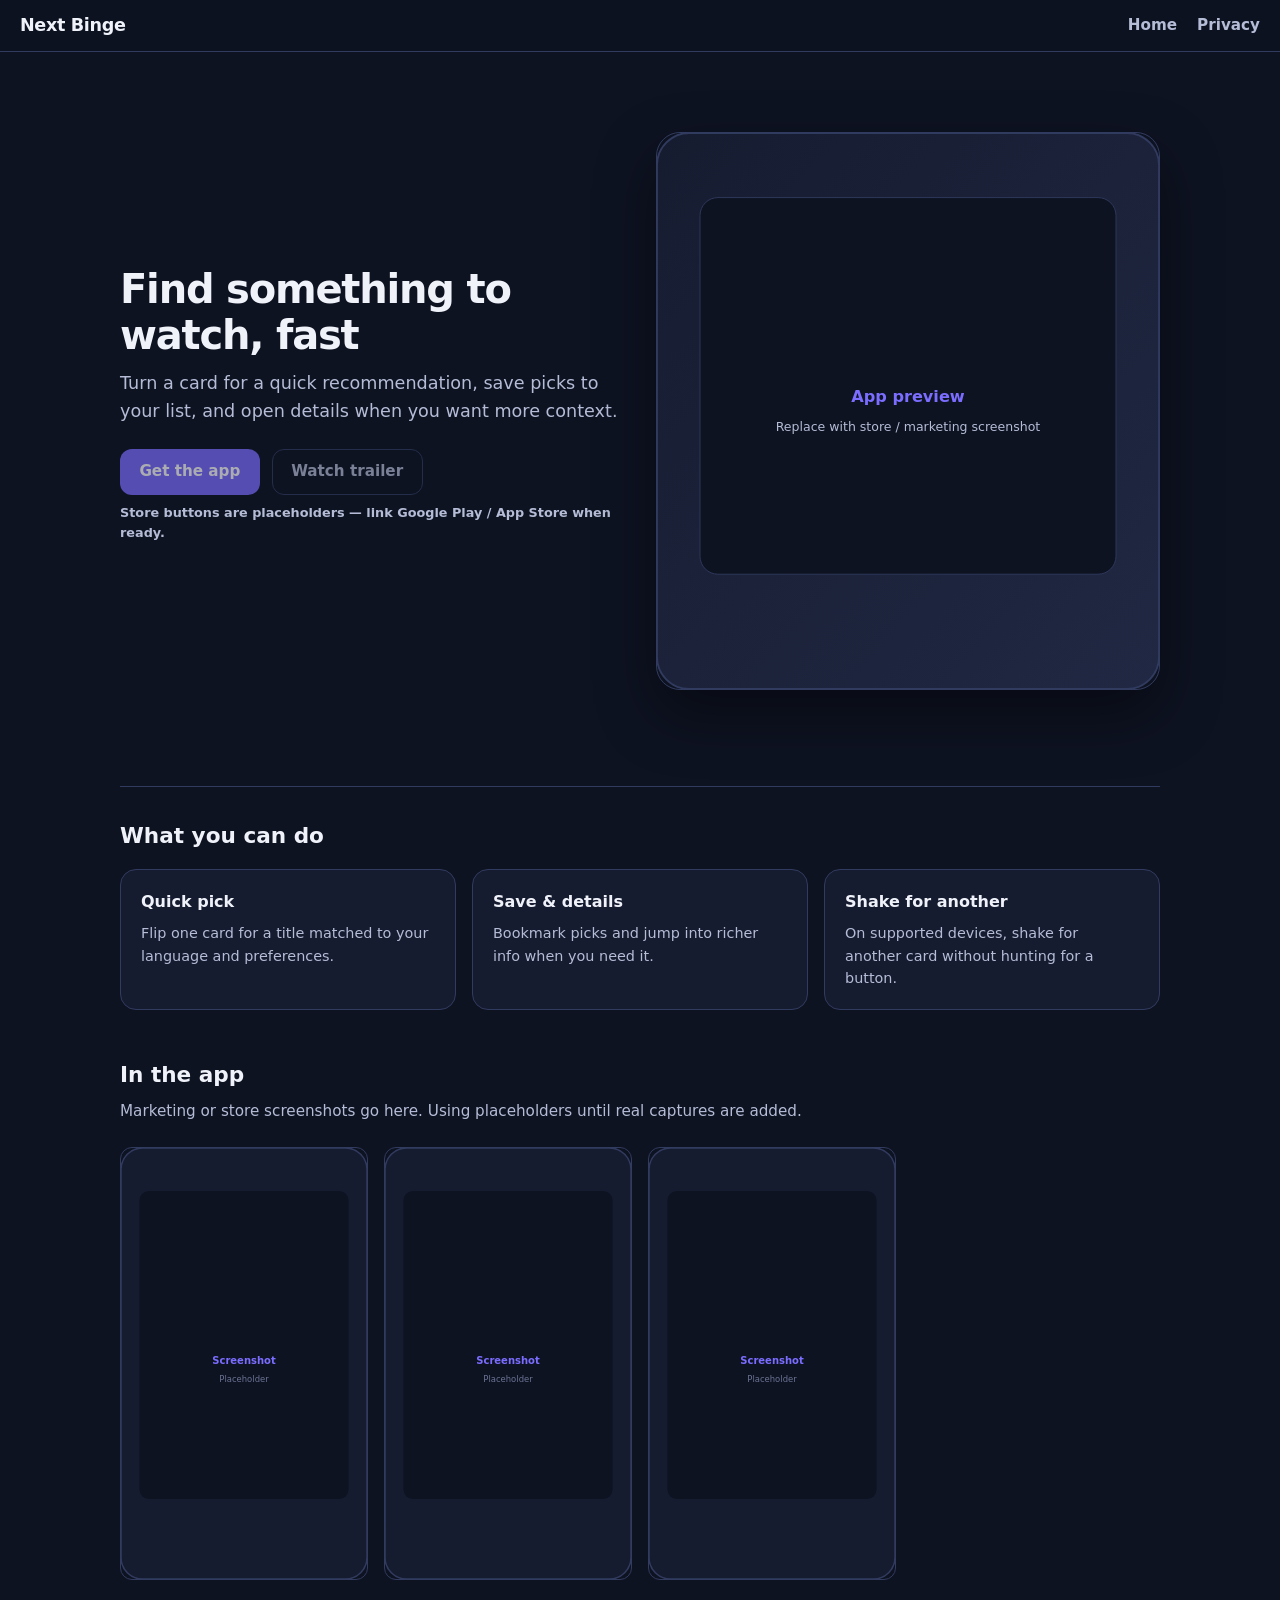
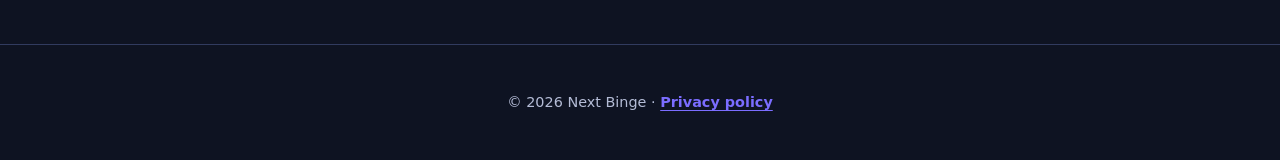
==== index.html @ 913ea035 "Added static site" ====
<!DOCTYPE html>
<html lang="en">
  <head>
    <meta charset="utf-8" />
    <meta name="viewport" content="width=device-width, initial-scale=1" />
    <meta name="description" content="Next Binge — quick picks for what to watch next." />
    <title>Next Binge</title>
    <link rel="stylesheet" href="css/styles.css" />
    <link rel="icon" href="images/favicon.svg" type="image/svg+xml" />
  </head>
  <body>
    <header class="site-header">
      <a class="brand" href="index.html">Next Binge</a>
      <nav class="nav" aria-label="Primary">
        <a href="index.html">Home</a>
        <a href="privacy/index.html">Privacy</a>
      </nav>
    </header>

    <main>
      <div class="wrap">
        <section class="hero" aria-labelledby="hero-title">
          <div>
            <h1 id="hero-title">Find something to watch, fast</h1>
            <p class="lead">
              Turn a card for a quick recommendation, save picks to your list, and open details when you want more context.
            </p>
            <div class="cta-row">
              <span class="btn btn-primary" title="Add store links when available">Get the app</span>
              <span class="btn btn-secondary" title="Add store links when available">Watch trailer</span>
            </div>
            <p class="btn-note">Store buttons are placeholders — link Google Play / App Store when ready.</p>
          </div>
          <div class="mockup">
            <img
              src="images/placeholder-app-hero.svg"
              width="560"
              height="620"
              alt="Placeholder for Next Binge app screenshot"
            />
          </div>
        </section>

        <section class="features" aria-labelledby="feat-title">
          <h2 id="feat-title">What you can do</h2>
          <div class="grid">
            <article class="card">
              <h3>Quick pick</h3>
              <p>Flip one card for a title matched to your language and preferences.</p>
            </article>
            <article class="card">
              <h3>Save &amp; details</h3>
              <p>Bookmark picks and jump into richer info when you need it.</p>
            </article>
            <article class="card">
              <h3>Shake for another</h3>
              <p>On supported devices, shake for another card without hunting for a button.</p>
            </article>
          </div>
        </section>

        <section class="screens" aria-labelledby="screens-title">
          <h2 id="screens-title">In the app</h2>
          <p>Marketing or store screenshots go here. Using placeholders until real captures are added.</p>
          <div class="screen-grid">
            <img src="images/placeholder-app-thumb.svg" width="320" height="560" alt="Placeholder app screen 1" />
            <img src="images/placeholder-app-thumb.svg" width="320" height="560" alt="Placeholder app screen 2" />
            <img src="images/placeholder-app-thumb.svg" width="320" height="560" alt="Placeholder app screen 3" />
          </div>
        </section>
      </div>
    </main>

    <footer class="site-footer">
      <p>
        © <span id="y"></span> Next Binge ·
        <a href="privacy/index.html">Privacy policy</a>
      </p>
    </footer>
    <script>
      document.getElementById("y").textContent = new Date().getFullYear();
    </script>
  </body>
</html>
---- css/styles.css ----
:root {
  --bg: #0e1322;
  --surface: #161c30;
  --text: #f0f2fa;
  --muted: #b4bcd6;
  --accent: #7b6dff;
  --border: #313b5f;
  --radius: 16px;
  --max: 720px;
  --wide: 1040px;
}

*,
*::before,
*::after {
  box-sizing: border-box;
}

html {
  scroll-behavior: smooth;
}

body {
  margin: 0;
  font-family: system-ui, -apple-system, "Segoe UI", Roboto, Ubuntu, Cantarell, "Noto Sans", sans-serif;
  font-size: 1rem;
  line-height: 1.55;
  color: var(--text);
  background: var(--bg);
}

a {
  color: var(--accent);
  text-decoration-thickness: 1px;
  text-underline-offset: 3px;
}

a:hover {
  color: #aba3ff;
}

.site-header {
  position: sticky;
  top: 0;
  z-index: 10;
  display: flex;
  align-items: center;
  justify-content: space-between;
  gap: 1rem;
  padding: 0.75rem 1.25rem;
  background: rgba(14, 19, 34, 0.92);
  border-bottom: 1px solid var(--border);
  backdrop-filter: blur(8px);
}

.brand {
  font-weight: 800;
  font-size: 1.1rem;
  letter-spacing: -0.02em;
  color: var(--text);
  text-decoration: none;
}

.brand:hover {
  color: var(--accent);
}

.nav {
  display: flex;
  gap: 1.25rem;
  font-size: 0.95rem;
}

.nav a {
  color: var(--muted);
  text-decoration: none;
  font-weight: 600;
}

.nav a:hover {
  color: var(--text);
}

main {
  padding: 2rem 1.25rem 4rem;
}

.wrap {
  max-width: var(--wide);
  margin: 0 auto;
}

.narrow {
  max-width: var(--max);
  margin: 0 auto;
}

.hero {
  display: grid;
  gap: 2rem;
  align-items: center;
  padding: 2rem 0 3rem;
}

@media (min-width: 880px) {
  .hero {
    grid-template-columns: 1fr 1fr;
    padding: 3rem 0 4rem;
  }
}

.hero h1 {
  margin: 0 0 0.75rem;
  font-size: clamp(1.85rem, 4vw, 2.5rem);
  line-height: 1.15;
  letter-spacing: -0.03em;
}

.lead {
  margin: 0 0 1.5rem;
  font-size: 1.1rem;
  color: var(--muted);
}

.cta-row {
  display: flex;
  flex-wrap: wrap;
  gap: 0.75rem;
}

.btn {
  display: inline-flex;
  align-items: center;
  justify-content: center;
  padding: 0.65rem 1.15rem;
  font-weight: 700;
  font-size: 0.95rem;
  border-radius: 12px;
  border: 1px solid transparent;
  cursor: not-allowed;
  opacity: 0.65;
}

.btn-primary {
  background: var(--accent);
  color: #fff;
}

.btn-secondary {
  background: transparent;
  color: var(--muted);
  border-color: var(--border);
}

.btn-note {
  width: 100%;
  margin-top: 0.5rem;
  font-size: 0.8rem;
  font-weight: 600;
  color: var(--muted);
}

.mockup {
  display: flex;
  justify-content: center;
}

.mockup img {
  max-width: 100%;
  height: auto;
  border-radius: 24px;
  border: 1px solid var(--border);
  box-shadow: 0 24px 60px rgba(0, 0, 0, 0.45);
}

.features {
  margin-top: 2rem;
  padding-top: 2rem;
  border-top: 1px solid var(--border);
}

.features h2 {
  margin: 0 0 1rem;
  font-size: 1.35rem;
}

.grid {
  display: grid;
  gap: 1rem;
}

@media (min-width: 640px) {
  .grid {
    grid-template-columns: repeat(3, 1fr);
  }
}

.card {
  padding: 1.25rem;
  background: var(--surface);
  border: 1px solid var(--border);
  border-radius: var(--radius);
}

.card h3 {
  margin: 0 0 0.5rem;
  font-size: 1rem;
}

.card p {
  margin: 0;
  font-size: 0.9rem;
  color: var(--muted);
}

.screens {
  margin-top: 3rem;
}

.screens h2 {
  margin: 0 0 0.5rem;
  font-size: 1.35rem;
}

.screens > p {
  margin: 0 0 1.5rem;
  color: var(--muted);
  font-size: 0.95rem;
}

.screen-grid {
  display: grid;
  gap: 1rem;
  grid-template-columns: repeat(auto-fill, minmax(200px, 1fr));
}

.screen-grid img {
  width: 100%;
  height: auto;
  display: block;
  border-radius: 12px;
  border: 1px solid var(--border);
}

.site-footer {
  padding: 2rem 1.25rem;
  border-top: 1px solid var(--border);
  color: var(--muted);
  font-size: 0.9rem;
  text-align: center;
}

.site-footer a {
  font-weight: 600;
}

/* Privacy page */
.prose {
  max-width: 42rem;
  margin: 0 auto;
}

.prose h1 {
  margin: 0 0 0.5rem;
  font-size: 1.75rem;
}

.prose .meta {
  margin: 0 0 2rem;
  font-size: 0.9rem;
  color: var(--muted);
}

.prose h2 {
  margin: 2rem 0 0.75rem;
  font-size: 1.15rem;
}

.prose p,
.prose ul {
  margin: 0 0 1rem;
  color: var(--muted);
}

.prose ul {
  padding-left: 1.25rem;
}

.prose li {
  margin-bottom: 0.35rem;
}

.prose strong {
  color: var(--text);
}

.back {
  display: inline-block;
  margin-bottom: 1.5rem;
  font-weight: 600;
  font-size: 0.95rem;
}
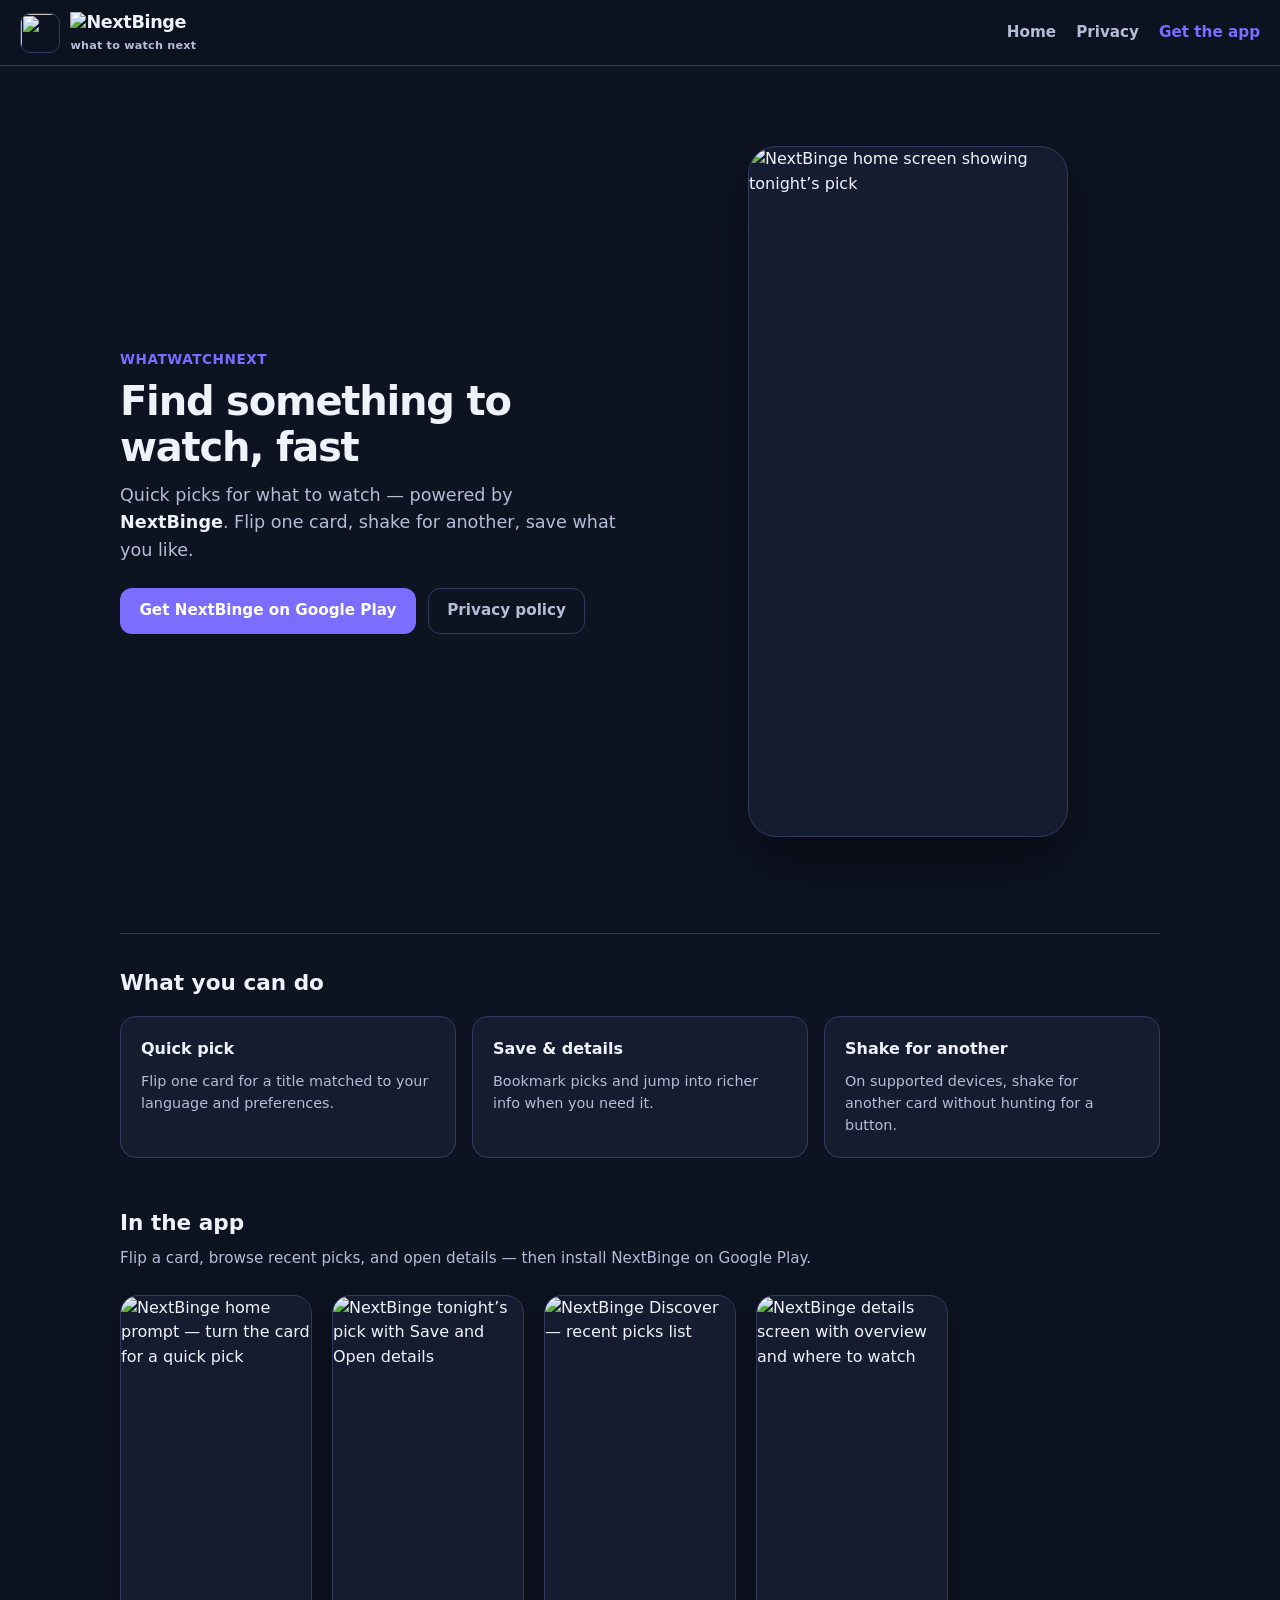
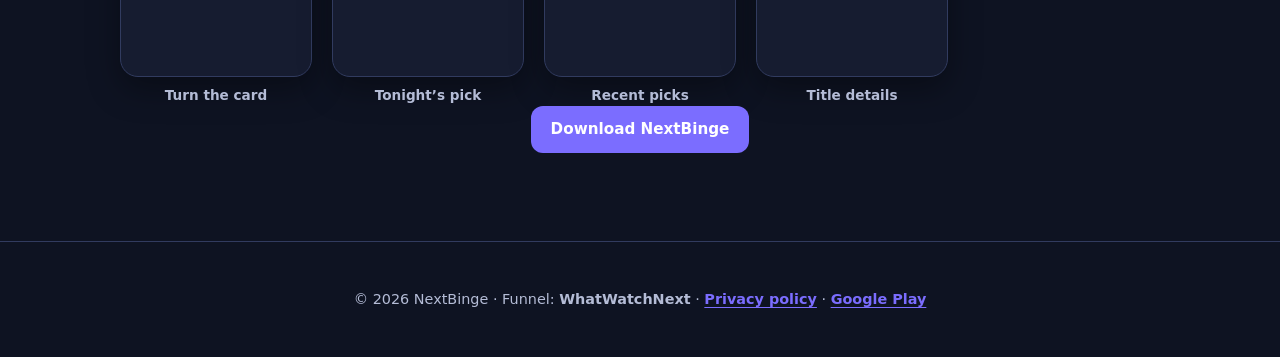
==== commit d831e08b: "updated site" ====
--- a/index.html
+++ b/index.html
@@ -3,17 +3,51 @@
   <head>
     <meta charset="utf-8" />
     <meta name="viewport" content="width=device-width, initial-scale=1" />
-    <meta name="description" content="Next Binge — quick picks for what to watch next." />
-    <title>Next Binge</title>
+    <meta
+      name="description"
+      content="WhatWatchNext — quick picks for what to watch. Get NextBinge on Google Play."
+    />
+    <meta property="og:title" content="WhatWatchNext · powered by NextBinge" />
+    <meta
+      property="og:description"
+      content="Flip one card for tonight’s pick. Shake for another. Save your list."
+    />
+    <meta property="og:type" content="website" />
+    <meta property="og:image" content="images/screen-home-pick.png" />
+    <title>WhatWatchNext · NextBinge</title>
     <link rel="stylesheet" href="css/styles.css" />
-    <link rel="icon" href="images/favicon.svg" type="image/svg+xml" />
+    <link rel="icon" href="images/app-icon.png" type="image/png" />
+    <link rel="apple-touch-icon" href="images/app-icon.png" />
   </head>
   <body>
     <header class="site-header">
-      <a class="brand" href="index.html">Next Binge</a>
+      <a class="brand" href="index.html">
+        <img
+          class="brand-mark"
+          src="images/app-icon.png"
+          width="40"
+          height="40"
+          alt=""
+        />
+        <span class="brand-text">
+          <img
+            class="brand-wordmark"
+            src="images/logo-wordmark.png"
+            alt="NextBinge"
+            height="28"
+          />
+          <span class="brand-tag">what to watch next</span>
+        </span>
+      </a>
       <nav class="nav" aria-label="Primary">
         <a href="index.html">Home</a>
         <a href="privacy/index.html">Privacy</a>
+        <a
+          class="nav-cta"
+          href="https://play.google.com/store/apps/details?id=com.nextbinge.app"
+          rel="noopener noreferrer"
+          >Get the app</a
+        >
       </nav>
     </header>
 
@@ -21,22 +55,29 @@
       <div class="wrap">
         <section class="hero" aria-labelledby="hero-title">
           <div>
+            <p class="eyebrow">WhatWatchNext</p>
             <h1 id="hero-title">Find something to watch, fast</h1>
             <p class="lead">
-              Turn a card for a quick recommendation, save picks to your list, and open details when you want more context.
+              Quick picks for what to watch — powered by <strong>NextBinge</strong>. Flip one card,
+              shake for another, save what you like.
             </p>
             <div class="cta-row">
-              <span class="btn btn-primary" title="Add store links when available">Get the app</span>
-              <span class="btn btn-secondary" title="Add store links when available">Watch trailer</span>
+              <a
+                class="btn btn-primary"
+                href="https://play.google.com/store/apps/details?id=com.nextbinge.app"
+                rel="noopener noreferrer"
+                >Get NextBinge on Google Play</a
+              >
+              <a class="btn btn-secondary" href="privacy/index.html">Privacy policy</a>
             </div>
-            <p class="btn-note">Store buttons are placeholders — link Google Play / App Store when ready.</p>
           </div>
           <div class="mockup">
             <img
-              src="images/placeholder-app-hero.svg"
-              width="560"
-              height="620"
-              alt="Placeholder for Next Binge app screenshot"
+              class="phone-shot"
+              src="images/screen-home-pick.png"
+              width="360"
+              height="780"
+              alt="NextBinge home screen showing tonight’s pick"
             />
           </div>
         </section>
@@ -61,20 +102,65 @@
 
         <section class="screens" aria-labelledby="screens-title">
           <h2 id="screens-title">In the app</h2>
-          <p>Marketing or store screenshots go here. Using placeholders until real captures are added.</p>
+          <p>Flip a card, browse recent picks, and open details — then install NextBinge on Google Play.</p>
           <div class="screen-grid">
-            <img src="images/placeholder-app-thumb.svg" width="320" height="560" alt="Placeholder app screen 1" />
-            <img src="images/placeholder-app-thumb.svg" width="320" height="560" alt="Placeholder app screen 2" />
-            <img src="images/placeholder-app-thumb.svg" width="320" height="560" alt="Placeholder app screen 3" />
+            <figure class="screen-card">
+              <img
+                src="images/screen-home-prompt.png"
+                width="320"
+                height="640"
+                alt="NextBinge home prompt — turn the card for a quick pick"
+              />
+              <figcaption>Turn the card</figcaption>
+            </figure>
+            <figure class="screen-card">
+              <img
+                src="images/screen-home-pick.png"
+                width="320"
+                height="640"
+                alt="NextBinge tonight’s pick with Save and Open details"
+              />
+              <figcaption>Tonight’s pick</figcaption>
+            </figure>
+            <figure class="screen-card">
+              <img
+                src="images/screen-discover.png"
+                width="320"
+                height="640"
+                alt="NextBinge Discover — recent picks list"
+              />
+              <figcaption>Recent picks</figcaption>
+            </figure>
+            <figure class="screen-card">
+              <img
+                src="images/screen-details.jpg"
+                width="320"
+                height="640"
+                alt="NextBinge details screen with overview and where to watch"
+              />
+              <figcaption>Title details</figcaption>
+            </figure>
           </div>
+          <p class="download-band">
+            <a
+              class="btn btn-primary"
+              href="https://play.google.com/store/apps/details?id=com.nextbinge.app"
+              rel="noopener noreferrer"
+              >Download NextBinge</a
+            >
+          </p>
         </section>
       </div>
     </main>
 
     <footer class="site-footer">
       <p>
-        © <span id="y"></span> Next Binge ·
-        <a href="privacy/index.html">Privacy policy</a>
+        © <span id="y"></span> NextBinge · Funnel:
+        <strong>WhatWatchNext</strong> ·
+        <a href="privacy/index.html">Privacy policy</a> ·
+        <a href="https://play.google.com/store/apps/details?id=com.nextbinge.app" rel="noopener noreferrer"
+          >Google Play</a
+        >
       </p>
     </footer>
     <script>
--- a/css/styles.css
+++ b/css/styles.css
@@ -54,19 +54,63 @@
 }
 
 .brand {
+  display: inline-flex;
+  flex-direction: row;
+  align-items: center;
+  gap: 0.65rem;
   font-weight: 800;
   font-size: 1.1rem;
   letter-spacing: -0.02em;
   color: var(--text);
   text-decoration: none;
+  line-height: 1.15;
+}
+
+.brand-mark {
+  width: 40px;
+  height: 40px;
+  border-radius: 10px;
+  object-fit: cover;
+  flex-shrink: 0;
+  border: 1px solid var(--border);
+}
+
+.brand-text {
+  display: inline-flex;
+  flex-direction: column;
+  gap: 0.15rem;
+  min-width: 0;
+}
+
+.brand-wordmark {
+  display: block;
+  height: 26px;
+  width: auto;
+  max-width: 160px;
+  object-fit: contain;
+  object-position: left center;
+}
+
+.brand-tag {
+  font-size: 0.7rem;
+  font-weight: 600;
+  letter-spacing: 0.02em;
+  text-transform: lowercase;
+  color: var(--muted);
 }
 
 .brand:hover {
   color: var(--accent);
 }
 
+.brand:hover .brand-tag {
+  color: #aba3ff;
+}
+
 .nav {
   display: flex;
+  flex-wrap: wrap;
+  align-items: center;
   gap: 1.25rem;
   font-size: 0.95rem;
 }
@@ -79,6 +123,10 @@
 
 .nav a:hover {
   color: var(--text);
+}
+
+.nav-cta {
+  color: var(--accent) !important;
 }
 
 main {
@@ -116,10 +164,24 @@
   letter-spacing: -0.03em;
 }
 
+.eyebrow {
+  margin: 0 0 0.5rem;
+  font-size: 0.85rem;
+  font-weight: 700;
+  letter-spacing: 0.04em;
+  text-transform: uppercase;
+  color: var(--accent);
+}
+
 .lead {
   margin: 0 0 1.5rem;
   font-size: 1.1rem;
   color: var(--muted);
+}
+
+.lead strong {
+  color: var(--text);
+  font-weight: 700;
 }
 
 .cta-row {
@@ -137,8 +199,8 @@
   font-size: 0.95rem;
   border-radius: 12px;
   border: 1px solid transparent;
-  cursor: not-allowed;
-  opacity: 0.65;
+  text-decoration: none;
+  cursor: pointer;
 }
 
 .btn-primary {
@@ -146,18 +208,25 @@
   color: #fff;
 }
 
+.btn-primary:hover {
+  color: #fff;
+  filter: brightness(1.08);
+}
+
 .btn-secondary {
   background: transparent;
   color: var(--muted);
   border-color: var(--border);
 }
 
-.btn-note {
-  width: 100%;
-  margin-top: 0.5rem;
-  font-size: 0.8rem;
-  font-weight: 600;
-  color: var(--muted);
+.btn-secondary:hover {
+  color: var(--text);
+  border-color: var(--muted);
+}
+
+.download-band {
+  margin-top: 1.75rem;
+  text-align: center;
 }
 
 .mockup {
@@ -165,12 +234,13 @@
   justify-content: center;
 }
 
-.mockup img {
-  max-width: 100%;
+.mockup .phone-shot {
+  width: min(100%, 320px);
   height: auto;
-  border-radius: 24px;
+  border-radius: 28px;
   border: 1px solid var(--border);
   box-shadow: 0 24px 60px rgba(0, 0, 0, 0.45);
+  background: var(--surface);
 }
 
 .features {
@@ -230,16 +300,30 @@
 
 .screen-grid {
   display: grid;
-  gap: 1rem;
-  grid-template-columns: repeat(auto-fill, minmax(200px, 1fr));
-}
-
-.screen-grid img {
+  gap: 1.25rem;
+  grid-template-columns: repeat(auto-fill, minmax(180px, 1fr));
+}
+
+.screen-card {
+  margin: 0;
+}
+
+.screen-card img {
   width: 100%;
   height: auto;
   display: block;
-  border-radius: 12px;
+  border-radius: 18px;
   border: 1px solid var(--border);
+  box-shadow: 0 12px 32px rgba(0, 0, 0, 0.35);
+  background: var(--surface);
+}
+
+.screen-card figcaption {
+  margin-top: 0.55rem;
+  text-align: center;
+  font-size: 0.85rem;
+  font-weight: 600;
+  color: var(--muted);
 }
 
 .site-footer {
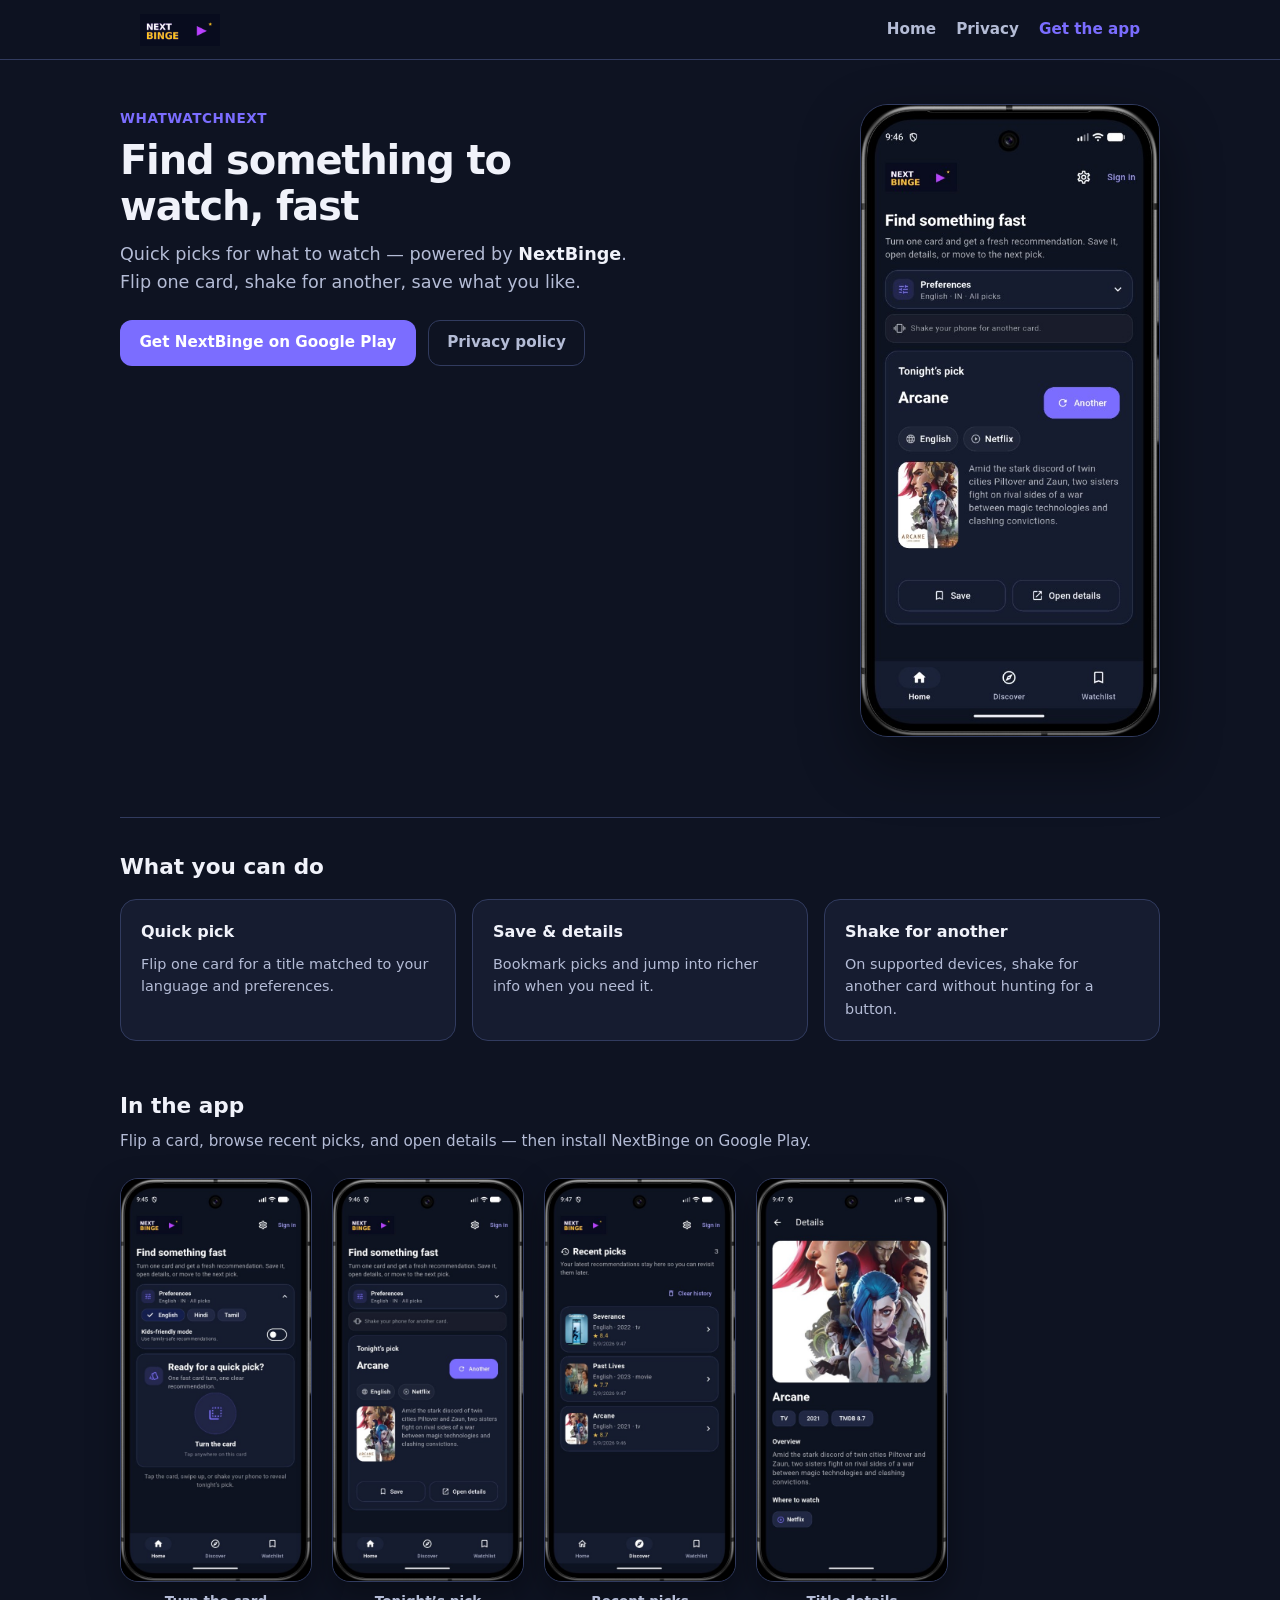
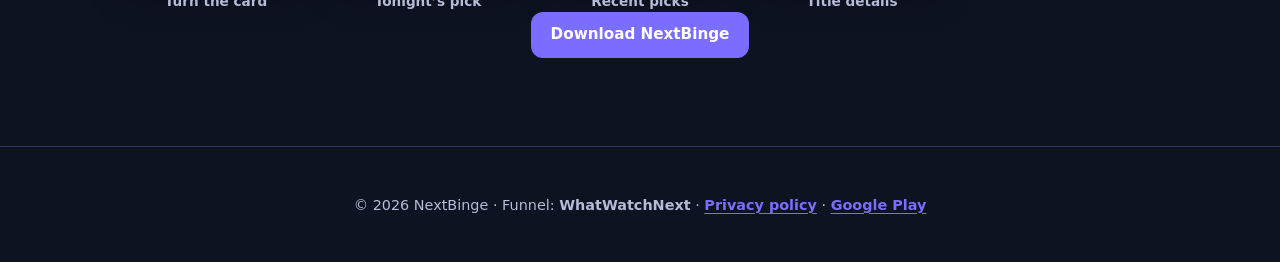
==== commit 81ae338d: "Fix header to a single wordmark and tighten hero alignment. Co-authored-by: Cursor <cursoragent@curs" ====
--- a/index.html
+++ b/index.html
@@ -21,40 +21,32 @@
   </head>
   <body>
     <header class="site-header">
-      <a class="brand" href="index.html">
-        <img
-          class="brand-mark"
-          src="images/app-icon.png"
-          width="40"
-          height="40"
-          alt=""
-        />
-        <span class="brand-text">
+      <div class="header-inner">
+        <a class="brand" href="index.html">
           <img
             class="brand-wordmark"
             src="images/logo-wordmark.png"
             alt="NextBinge"
-            height="28"
+            height="32"
           />
-          <span class="brand-tag">what to watch next</span>
-        </span>
-      </a>
-      <nav class="nav" aria-label="Primary">
-        <a href="index.html">Home</a>
-        <a href="privacy/index.html">Privacy</a>
-        <a
-          class="nav-cta"
-          href="https://play.google.com/store/apps/details?id=com.nextbinge.app"
-          rel="noopener noreferrer"
-          >Get the app</a
-        >
-      </nav>
+        </a>
+        <nav class="nav" aria-label="Primary">
+          <a href="index.html">Home</a>
+          <a href="privacy/index.html">Privacy</a>
+          <a
+            class="nav-cta"
+            href="https://play.google.com/store/apps/details?id=com.nextbinge.app"
+            rel="noopener noreferrer"
+            >Get the app</a
+          >
+        </nav>
+      </div>
     </header>
 
     <main>
       <div class="wrap">
         <section class="hero" aria-labelledby="hero-title">
-          <div>
+          <div class="hero-copy">
             <p class="eyebrow">WhatWatchNext</p>
             <h1 id="hero-title">Find something to watch, fast</h1>
             <p class="lead">
--- a/css/styles.css
+++ b/css/styles.css
@@ -43,68 +43,39 @@
   position: sticky;
   top: 0;
   z-index: 10;
+  background: rgba(14, 19, 34, 0.92);
+  border-bottom: 1px solid var(--border);
+  backdrop-filter: blur(8px);
+}
+
+.header-inner {
+  max-width: var(--wide);
+  margin: 0 auto;
+  padding: 0.85rem 1.25rem;
   display: flex;
   align-items: center;
   justify-content: space-between;
   gap: 1rem;
-  padding: 0.75rem 1.25rem;
-  background: rgba(14, 19, 34, 0.92);
-  border-bottom: 1px solid var(--border);
-  backdrop-filter: blur(8px);
 }
 
 .brand {
   display: inline-flex;
-  flex-direction: row;
   align-items: center;
-  gap: 0.65rem;
-  font-weight: 800;
-  font-size: 1.1rem;
-  letter-spacing: -0.02em;
-  color: var(--text);
   text-decoration: none;
-  line-height: 1.15;
-}
-
-.brand-mark {
-  width: 40px;
-  height: 40px;
-  border-radius: 10px;
-  object-fit: cover;
-  flex-shrink: 0;
-  border: 1px solid var(--border);
-}
-
-.brand-text {
-  display: inline-flex;
-  flex-direction: column;
-  gap: 0.15rem;
-  min-width: 0;
+  line-height: 0;
 }
 
 .brand-wordmark {
   display: block;
-  height: 26px;
+  height: 32px;
   width: auto;
-  max-width: 160px;
+  max-width: 180px;
   object-fit: contain;
   object-position: left center;
 }
 
-.brand-tag {
-  font-size: 0.7rem;
-  font-weight: 600;
-  letter-spacing: 0.02em;
-  text-transform: lowercase;
-  color: var(--muted);
-}
-
 .brand:hover {
-  color: var(--accent);
-}
-
-.brand:hover .brand-tag {
-  color: #aba3ff;
+  opacity: 0.9;
 }
 
 .nav {
@@ -130,7 +101,7 @@
 }
 
 main {
-  padding: 2rem 1.25rem 4rem;
+  padding: 1.25rem 1.25rem 4rem;
 }
 
 .wrap {
@@ -146,15 +117,20 @@
 .hero {
   display: grid;
   gap: 2rem;
-  align-items: center;
-  padding: 2rem 0 3rem;
+  align-items: start;
+  padding: 1.25rem 0 2.5rem;
 }
 
 @media (min-width: 880px) {
   .hero {
-    grid-template-columns: 1fr 1fr;
-    padding: 3rem 0 4rem;
+    grid-template-columns: minmax(0, 1.05fr) minmax(0, 0.95fr);
+    gap: 2.5rem;
+    padding: 1.5rem 0 3rem;
   }
+}
+
+.hero-copy {
+  padding-top: 0.25rem;
 }
 
 .hero h1 {
@@ -232,10 +208,17 @@
 .mockup {
   display: flex;
   justify-content: center;
+  align-items: flex-start;
+}
+
+@media (min-width: 880px) {
+  .mockup {
+    justify-content: flex-end;
+  }
 }
 
 .mockup .phone-shot {
-  width: min(100%, 320px);
+  width: min(100%, 300px);
   height: auto;
   border-radius: 28px;
   border: 1px solid var(--border);
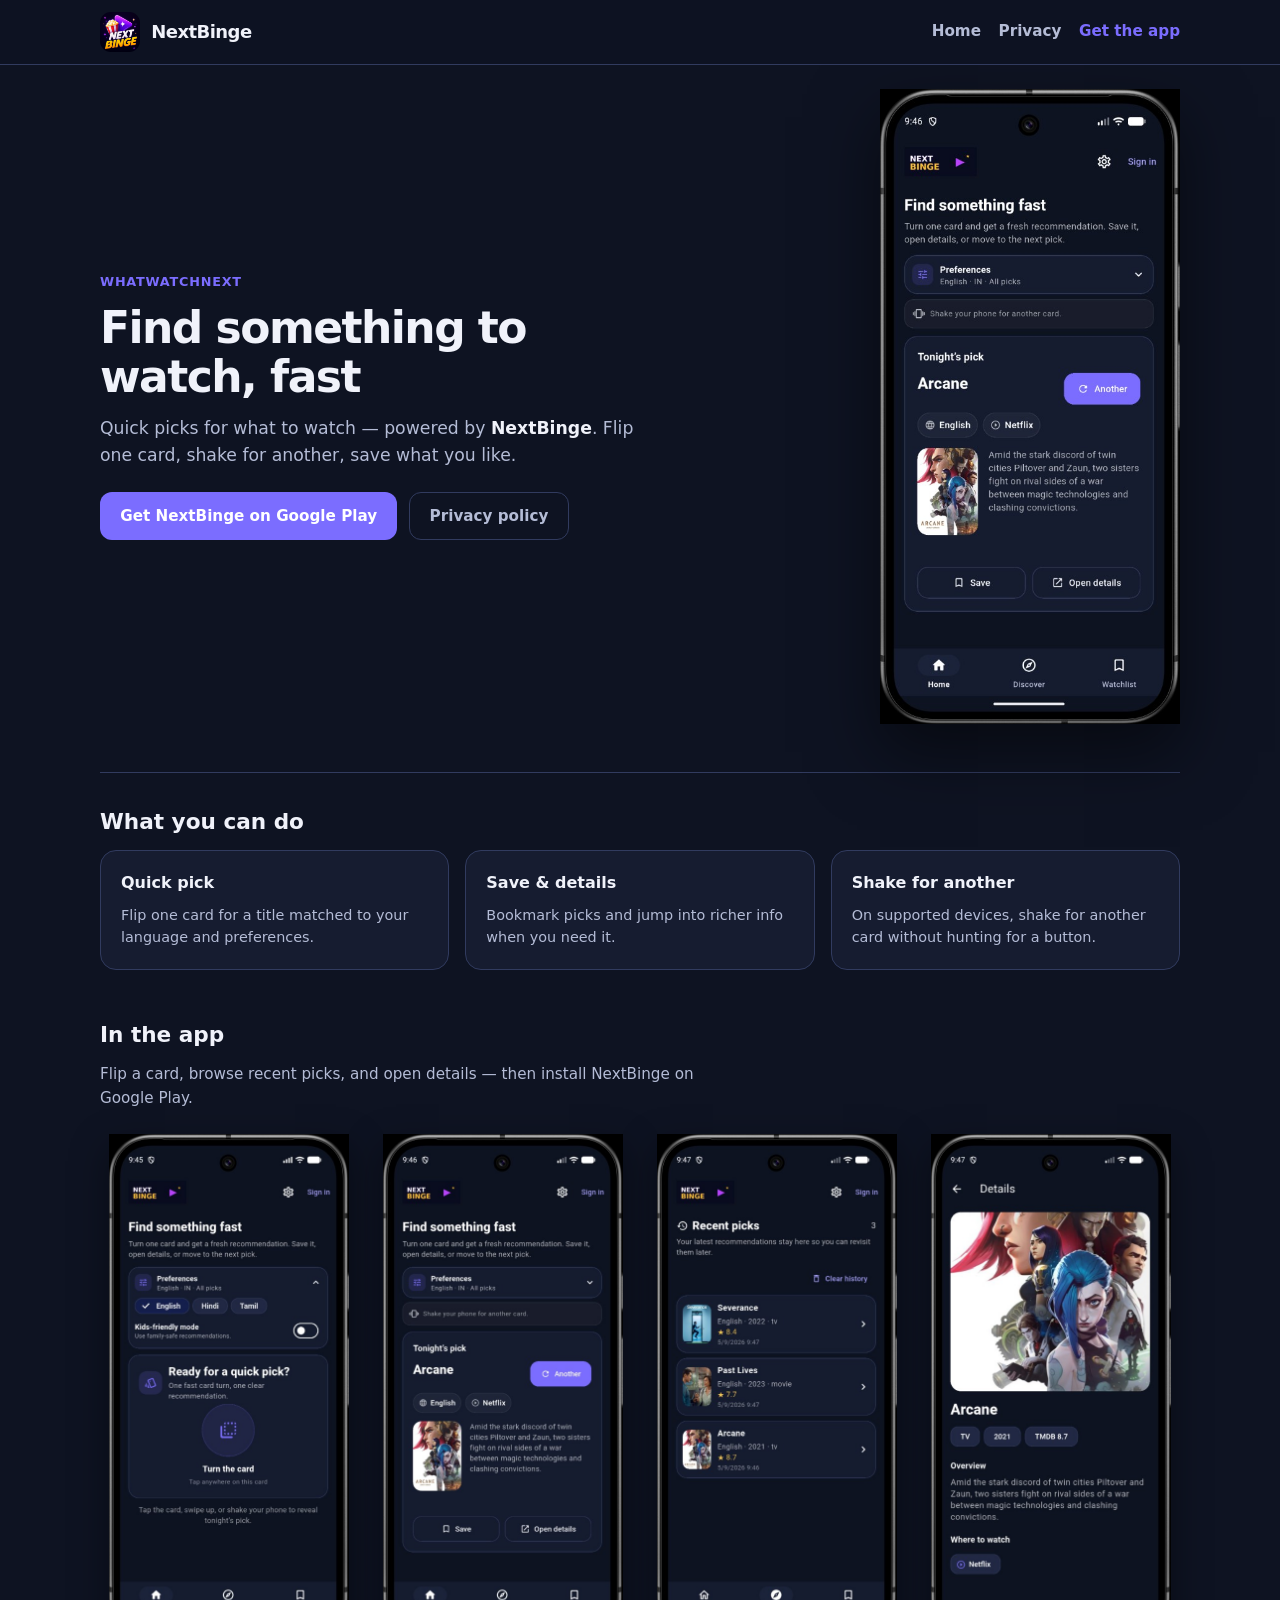
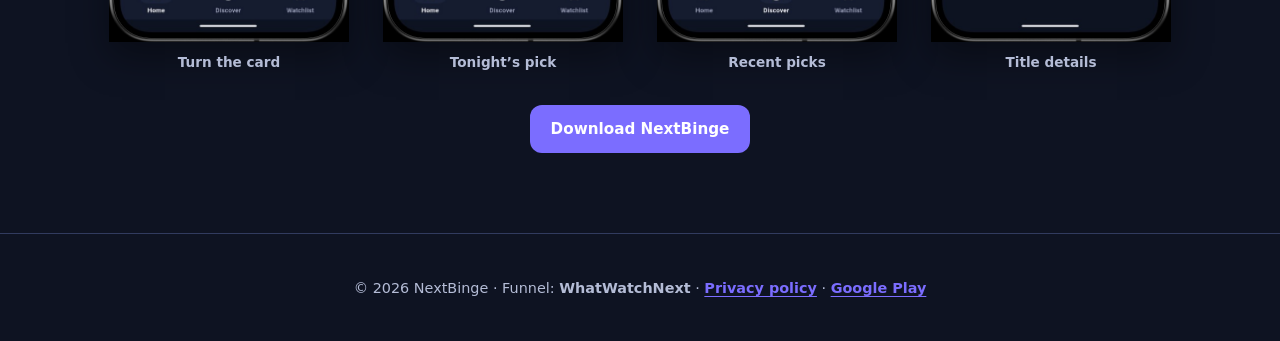
==== commit 4b95b5c0: "Use app icon in header and unify page alignment. Co-authored-by: Cursor <cursoragent@cursor.com>" ====
--- a/index.html
+++ b/index.html
@@ -21,14 +21,10 @@
   </head>
   <body>
     <header class="site-header">
-      <div class="header-inner">
+      <div class="shell">
         <a class="brand" href="index.html">
-          <img
-            class="brand-wordmark"
-            src="images/logo-wordmark.png"
-            alt="NextBinge"
-            height="32"
-          />
+          <img class="brand-icon" src="images/app-icon.png" width="40" height="40" alt="" />
+          <span class="brand-name">NextBinge</span>
         </a>
         <nav class="nav" aria-label="Primary">
           <a href="index.html">Home</a>
@@ -43,117 +39,119 @@
       </div>
     </header>
 
-    <main>
-      <div class="wrap">
-        <section class="hero" aria-labelledby="hero-title">
-          <div class="hero-copy">
-            <p class="eyebrow">WhatWatchNext</p>
-            <h1 id="hero-title">Find something to watch, fast</h1>
-            <p class="lead">
-              Quick picks for what to watch — powered by <strong>NextBinge</strong>. Flip one card,
-              shake for another, save what you like.
-            </p>
-            <div class="cta-row">
-              <a
-                class="btn btn-primary"
-                href="https://play.google.com/store/apps/details?id=com.nextbinge.app"
-                rel="noopener noreferrer"
-                >Get NextBinge on Google Play</a
-              >
-              <a class="btn btn-secondary" href="privacy/index.html">Privacy policy</a>
-            </div>
-          </div>
-          <div class="mockup">
-            <img
-              class="phone-shot"
-              src="images/screen-home-pick.png"
-              width="360"
-              height="780"
-              alt="NextBinge home screen showing tonight’s pick"
-            />
-          </div>
-        </section>
-
-        <section class="features" aria-labelledby="feat-title">
-          <h2 id="feat-title">What you can do</h2>
-          <div class="grid">
-            <article class="card">
-              <h3>Quick pick</h3>
-              <p>Flip one card for a title matched to your language and preferences.</p>
-            </article>
-            <article class="card">
-              <h3>Save &amp; details</h3>
-              <p>Bookmark picks and jump into richer info when you need it.</p>
-            </article>
-            <article class="card">
-              <h3>Shake for another</h3>
-              <p>On supported devices, shake for another card without hunting for a button.</p>
-            </article>
-          </div>
-        </section>
-
-        <section class="screens" aria-labelledby="screens-title">
-          <h2 id="screens-title">In the app</h2>
-          <p>Flip a card, browse recent picks, and open details — then install NextBinge on Google Play.</p>
-          <div class="screen-grid">
-            <figure class="screen-card">
-              <img
-                src="images/screen-home-prompt.png"
-                width="320"
-                height="640"
-                alt="NextBinge home prompt — turn the card for a quick pick"
-              />
-              <figcaption>Turn the card</figcaption>
-            </figure>
-            <figure class="screen-card">
-              <img
-                src="images/screen-home-pick.png"
-                width="320"
-                height="640"
-                alt="NextBinge tonight’s pick with Save and Open details"
-              />
-              <figcaption>Tonight’s pick</figcaption>
-            </figure>
-            <figure class="screen-card">
-              <img
-                src="images/screen-discover.png"
-                width="320"
-                height="640"
-                alt="NextBinge Discover — recent picks list"
-              />
-              <figcaption>Recent picks</figcaption>
-            </figure>
-            <figure class="screen-card">
-              <img
-                src="images/screen-details.jpg"
-                width="320"
-                height="640"
-                alt="NextBinge details screen with overview and where to watch"
-              />
-              <figcaption>Title details</figcaption>
-            </figure>
-          </div>
-          <p class="download-band">
+    <main class="shell page">
+      <section class="hero" aria-labelledby="hero-title">
+        <div class="hero-copy">
+          <p class="eyebrow">WhatWatchNext</p>
+          <h1 id="hero-title">Find something to watch, fast</h1>
+          <p class="lead">
+            Quick picks for what to watch — powered by <strong>NextBinge</strong>. Flip one card,
+            shake for another, save what you like.
+          </p>
+          <div class="cta-row">
             <a
               class="btn btn-primary"
               href="https://play.google.com/store/apps/details?id=com.nextbinge.app"
               rel="noopener noreferrer"
-              >Download NextBinge</a
+              >Get NextBinge on Google Play</a
             >
-          </p>
-        </section>
-      </div>
+            <a class="btn btn-secondary" href="privacy/index.html">Privacy policy</a>
+          </div>
+        </div>
+        <div class="mockup" aria-hidden="false">
+          <img
+            class="phone-shot"
+            src="images/screen-home-pick.png"
+            width="360"
+            height="780"
+            alt="NextBinge home screen showing tonight’s pick"
+          />
+        </div>
+      </section>
+
+      <section class="features" aria-labelledby="feat-title">
+        <h2 id="feat-title">What you can do</h2>
+        <div class="grid">
+          <article class="card">
+            <h3>Quick pick</h3>
+            <p>Flip one card for a title matched to your language and preferences.</p>
+          </article>
+          <article class="card">
+            <h3>Save &amp; details</h3>
+            <p>Bookmark picks and jump into richer info when you need it.</p>
+          </article>
+          <article class="card">
+            <h3>Shake for another</h3>
+            <p>On supported devices, shake for another card without hunting for a button.</p>
+          </article>
+        </div>
+      </section>
+
+      <section class="screens" aria-labelledby="screens-title">
+        <h2 id="screens-title">In the app</h2>
+        <p class="section-lead">
+          Flip a card, browse recent picks, and open details — then install NextBinge on Google Play.
+        </p>
+        <div class="screen-grid">
+          <figure class="screen-card">
+            <img
+              src="images/screen-home-prompt.png"
+              width="320"
+              height="640"
+              alt="NextBinge home prompt — turn the card for a quick pick"
+            />
+            <figcaption>Turn the card</figcaption>
+          </figure>
+          <figure class="screen-card">
+            <img
+              src="images/screen-home-pick.png"
+              width="320"
+              height="640"
+              alt="NextBinge tonight’s pick with Save and Open details"
+            />
+            <figcaption>Tonight’s pick</figcaption>
+          </figure>
+          <figure class="screen-card">
+            <img
+              src="images/screen-discover.png"
+              width="320"
+              height="640"
+              alt="NextBinge Discover — recent picks list"
+            />
+            <figcaption>Recent picks</figcaption>
+          </figure>
+          <figure class="screen-card">
+            <img
+              src="images/screen-details.jpg"
+              width="320"
+              height="640"
+              alt="NextBinge details screen with overview and where to watch"
+            />
+            <figcaption>Title details</figcaption>
+          </figure>
+        </div>
+        <p class="download-band">
+          <a
+            class="btn btn-primary"
+            href="https://play.google.com/store/apps/details?id=com.nextbinge.app"
+            rel="noopener noreferrer"
+            >Download NextBinge</a
+          >
+        </p>
+      </section>
     </main>
 
     <footer class="site-footer">
-      <p>
-        © <span id="y"></span> NextBinge · Funnel:
-        <strong>WhatWatchNext</strong> ·
-        <a href="privacy/index.html">Privacy policy</a> ·
-        <a href="https://play.google.com/store/apps/details?id=com.nextbinge.app" rel="noopener noreferrer"
-          >Google Play</a
-        >
-      </p>
+      <div class="shell">
+        <p>
+          © <span id="y"></span> NextBinge · Funnel:
+          <strong>WhatWatchNext</strong> ·
+          <a href="privacy/index.html">Privacy policy</a> ·
+          <a href="https://play.google.com/store/apps/details?id=com.nextbinge.app" rel="noopener noreferrer"
+            >Google Play</a
+          >
+        </p>
+      </div>
     </footer>
     <script>
       document.getElementById("y").textContent = new Date().getFullYear();
--- a/css/styles.css
+++ b/css/styles.css
@@ -6,8 +6,8 @@
   --accent: #7b6dff;
   --border: #313b5f;
   --radius: 16px;
-  --max: 720px;
-  --wide: 1040px;
+  --gutter: 1.25rem;
+  --wide: 1080px;
 }
 
 *,
@@ -22,6 +22,7 @@
 
 body {
   margin: 0;
+  min-height: 100vh;
   font-family: system-ui, -apple-system, "Segoe UI", Roboto, Ubuntu, Cantarell, "Noto Sans", sans-serif;
   font-size: 1rem;
   line-height: 1.55;
@@ -39,19 +40,22 @@
   color: #aba3ff;
 }
 
+.shell {
+  width: min(100% - (var(--gutter) * 2), var(--wide));
+  margin-inline: auto;
+}
+
 .site-header {
   position: sticky;
   top: 0;
   z-index: 10;
-  background: rgba(14, 19, 34, 0.92);
+  background: rgba(14, 19, 34, 0.94);
   border-bottom: 1px solid var(--border);
-  backdrop-filter: blur(8px);
-}
-
-.header-inner {
-  max-width: var(--wide);
-  margin: 0 auto;
-  padding: 0.85rem 1.25rem;
+  backdrop-filter: blur(10px);
+}
+
+.site-header .shell {
+  min-height: 64px;
   display: flex;
   align-items: center;
   justify-content: space-between;
@@ -61,28 +65,39 @@
 .brand {
   display: inline-flex;
   align-items: center;
+  gap: 0.7rem;
   text-decoration: none;
-  line-height: 0;
-}
-
-.brand-wordmark {
+  color: var(--text);
+  min-width: 0;
+}
+
+.brand-icon {
+  width: 40px;
+  height: 40px;
+  border-radius: 11px;
+  object-fit: cover;
+  flex-shrink: 0;
   display: block;
-  height: 32px;
-  width: auto;
-  max-width: 180px;
-  object-fit: contain;
-  object-position: left center;
+}
+
+.brand-name {
+  font-size: 1.125rem;
+  font-weight: 800;
+  letter-spacing: -0.03em;
+  line-height: 1;
 }
 
 .brand:hover {
-  opacity: 0.9;
+  color: var(--text);
+  opacity: 0.92;
 }
 
 .nav {
   display: flex;
   flex-wrap: wrap;
   align-items: center;
-  gap: 1.25rem;
+  justify-content: flex-end;
+  gap: 0.35rem 1.1rem;
   font-size: 0.95rem;
 }
 
@@ -100,58 +115,47 @@
   color: var(--accent) !important;
 }
 
-main {
-  padding: 1.25rem 1.25rem 4rem;
-}
-
-.wrap {
-  max-width: var(--wide);
-  margin: 0 auto;
-}
-
-.narrow {
-  max-width: var(--max);
-  margin: 0 auto;
+.page {
+  padding: 1.5rem 0 4rem;
 }
 
 .hero {
   display: grid;
   gap: 2rem;
-  align-items: start;
-  padding: 1.25rem 0 2.5rem;
-}
-
-@media (min-width: 880px) {
+  align-items: center;
+}
+
+@media (min-width: 900px) {
   .hero {
-    grid-template-columns: minmax(0, 1.05fr) minmax(0, 0.95fr);
-    gap: 2.5rem;
-    padding: 1.5rem 0 3rem;
+    grid-template-columns: minmax(0, 1fr) minmax(260px, 320px);
+    gap: 3rem;
+    min-height: min(68vh, 640px);
   }
 }
 
 .hero-copy {
-  padding-top: 0.25rem;
-}
-
-.hero h1 {
-  margin: 0 0 0.75rem;
-  font-size: clamp(1.85rem, 4vw, 2.5rem);
-  line-height: 1.15;
-  letter-spacing: -0.03em;
+  max-width: 34rem;
 }
 
 .eyebrow {
-  margin: 0 0 0.5rem;
-  font-size: 0.85rem;
+  margin: 0 0 0.65rem;
+  font-size: 0.8rem;
   font-weight: 700;
-  letter-spacing: 0.04em;
+  letter-spacing: 0.06em;
   text-transform: uppercase;
   color: var(--accent);
 }
 
+.hero h1 {
+  margin: 0 0 0.85rem;
+  font-size: clamp(2rem, 4.2vw, 2.75rem);
+  line-height: 1.12;
+  letter-spacing: -0.035em;
+}
+
 .lead {
   margin: 0 0 1.5rem;
-  font-size: 1.1rem;
+  font-size: 1.08rem;
   color: var(--muted);
 }
 
@@ -170,7 +174,7 @@
   display: inline-flex;
   align-items: center;
   justify-content: center;
-  padding: 0.65rem 1.15rem;
+  padding: 0.7rem 1.2rem;
   font-weight: 700;
   font-size: 0.95rem;
   border-radius: 12px;
@@ -200,18 +204,12 @@
   border-color: var(--muted);
 }
 
-.download-band {
-  margin-top: 1.75rem;
-  text-align: center;
-}
-
 .mockup {
   display: flex;
   justify-content: center;
-  align-items: flex-start;
-}
-
-@media (min-width: 880px) {
+}
+
+@media (min-width: 900px) {
   .mockup {
     justify-content: flex-end;
   }
@@ -220,21 +218,30 @@
 .mockup .phone-shot {
   width: min(100%, 300px);
   height: auto;
-  border-radius: 28px;
-  border: 1px solid var(--border);
-  box-shadow: 0 24px 60px rgba(0, 0, 0, 0.45);
-  background: var(--surface);
+  display: block;
+  border: none;
+  border-radius: 0;
+  background: transparent;
+  box-shadow: 0 28px 64px rgba(0, 0, 0, 0.5);
 }
 
 .features {
-  margin-top: 2rem;
+  margin-top: 3rem;
   padding-top: 2rem;
   border-top: 1px solid var(--border);
 }
 
-.features h2 {
-  margin: 0 0 1rem;
+.features h2,
+.screens h2 {
+  margin: 0 0 0.75rem;
   font-size: 1.35rem;
+}
+
+.section-lead {
+  margin: 0 0 1.5rem;
+  color: var(--muted);
+  font-size: 0.95rem;
+  max-width: 40rem;
 }
 
 .grid {
@@ -242,9 +249,9 @@
   gap: 1rem;
 }
 
-@media (min-width: 640px) {
+@media (min-width: 700px) {
   .grid {
-    grid-template-columns: repeat(3, 1fr);
+    grid-template-columns: repeat(3, minmax(0, 1fr));
   }
 }
 
@@ -253,6 +260,7 @@
   background: var(--surface);
   border: 1px solid var(--border);
   border-radius: var(--radius);
+  height: 100%;
 }
 
 .card h3 {
@@ -270,47 +278,51 @@
   margin-top: 3rem;
 }
 
-.screens h2 {
-  margin: 0 0 0.5rem;
-  font-size: 1.35rem;
-}
-
-.screens > p {
-  margin: 0 0 1.5rem;
-  color: var(--muted);
-  font-size: 0.95rem;
-}
-
 .screen-grid {
   display: grid;
-  gap: 1.25rem;
-  grid-template-columns: repeat(auto-fill, minmax(180px, 1fr));
+  gap: 1.25rem 1rem;
+  grid-template-columns: repeat(2, minmax(0, 1fr));
+}
+
+@media (min-width: 900px) {
+  .screen-grid {
+    grid-template-columns: repeat(4, minmax(0, 1fr));
+  }
 }
 
 .screen-card {
   margin: 0;
+  display: flex;
+  flex-direction: column;
+  align-items: center;
 }
 
 .screen-card img {
   width: 100%;
+  max-width: 240px;
   height: auto;
   display: block;
-  border-radius: 18px;
-  border: 1px solid var(--border);
-  box-shadow: 0 12px 32px rgba(0, 0, 0, 0.35);
-  background: var(--surface);
+  border: none;
+  border-radius: 0;
+  background: transparent;
+  box-shadow: 0 14px 36px rgba(0, 0, 0, 0.4);
 }
 
 .screen-card figcaption {
-  margin-top: 0.55rem;
+  margin-top: 0.65rem;
   text-align: center;
   font-size: 0.85rem;
   font-weight: 600;
   color: var(--muted);
 }
 
+.download-band {
+  margin-top: 2rem;
+  text-align: center;
+}
+
 .site-footer {
-  padding: 2rem 1.25rem;
+  padding: 1.75rem 0;
   border-top: 1px solid var(--border);
   color: var(--muted);
   font-size: 0.9rem;
@@ -321,10 +333,8 @@
   font-weight: 600;
 }
 
-/* Privacy page */
 .prose {
   max-width: 42rem;
-  margin: 0 auto;
 }
 
 .prose h1 {
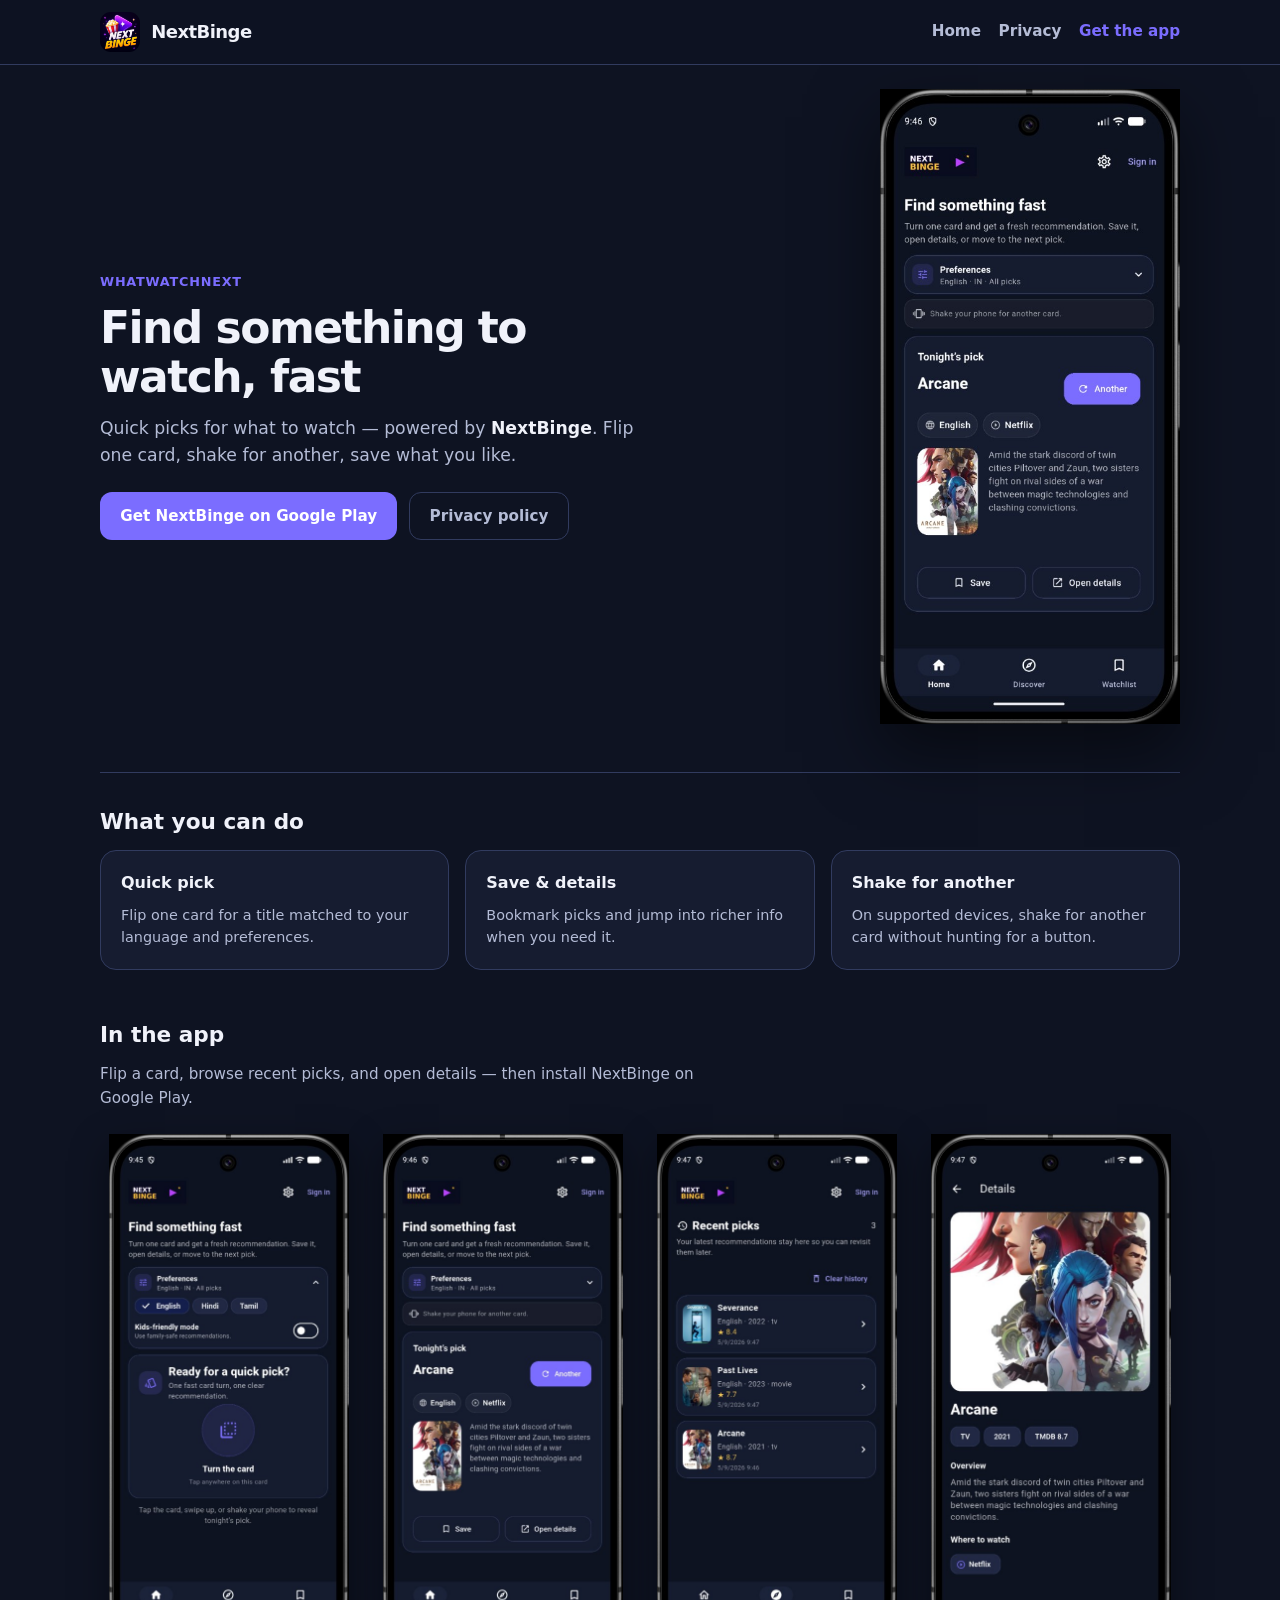
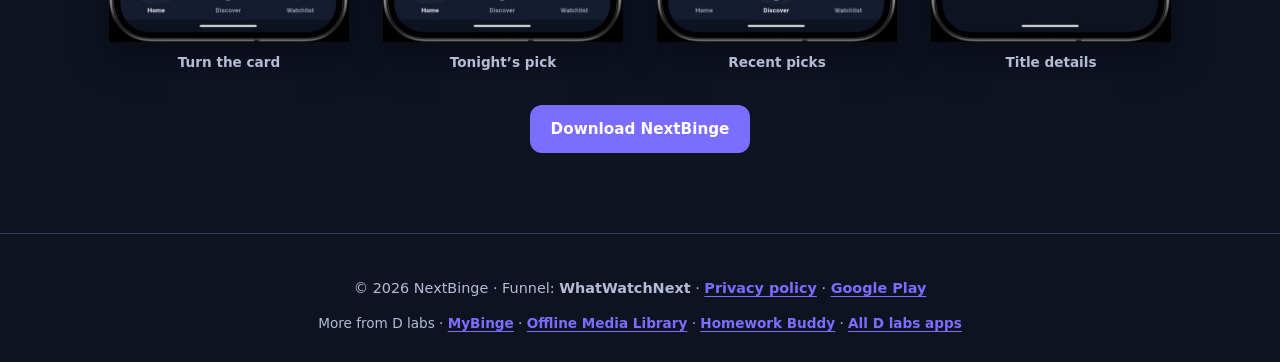
==== commit 5b697c60: "Add D labs cross-promo footer links and Play Console checklist. Point visitors to MyBinge, Offline M" ====
--- a/index.html
+++ b/index.html
@@ -147,8 +147,28 @@
           © <span id="y"></span> NextBinge · Funnel:
           <strong>WhatWatchNext</strong> ·
           <a href="privacy/index.html">Privacy policy</a> ·
-          <a href="https://play.google.com/store/apps/details?id=com.nextbinge.app" rel="noopener noreferrer"
+          <a
+            href="https://play.google.com/store/apps/details?id=com.nextbinge.app&utm_source=whatwatchnext&utm_medium=referral&utm_campaign=dlabs_cross_promo&utm_content=footer_primary"
+            rel="noopener noreferrer"
             >Google Play</a
+          >
+        </p>
+        <p class="footer-more">
+          More from D labs ·
+          <a
+            href="https://play.google.com/store/apps/details?id=com.mybinge.app&utm_source=whatwatchnext&utm_medium=referral&utm_campaign=dlabs_cross_promo&utm_content=footer_more_apps"
+            rel="noopener noreferrer"
+            >MyBinge</a
+          >
+          ·
+          <a href="https://offlinemedialibrary.com" rel="noopener noreferrer">Offline Media Library</a>
+          ·
+          <a href="https://easyhomeworkactivity.com" rel="noopener noreferrer">Homework Buddy</a>
+          ·
+          <a
+            href="https://play.google.com/store/apps/dev?id=8759041902208147900"
+            rel="noopener noreferrer"
+            >All D labs apps</a
           >
         </p>
       </div>
--- a/css/styles.css
+++ b/css/styles.css
@@ -333,6 +333,14 @@
   font-weight: 600;
 }
 
+.site-footer .footer-more {
+  margin: 0.75rem 0 0;
+  font-size: 0.85rem;
+  line-height: 1.5;
+  color: var(--muted);
+}
+
+
 .prose {
   max-width: 42rem;
 }
